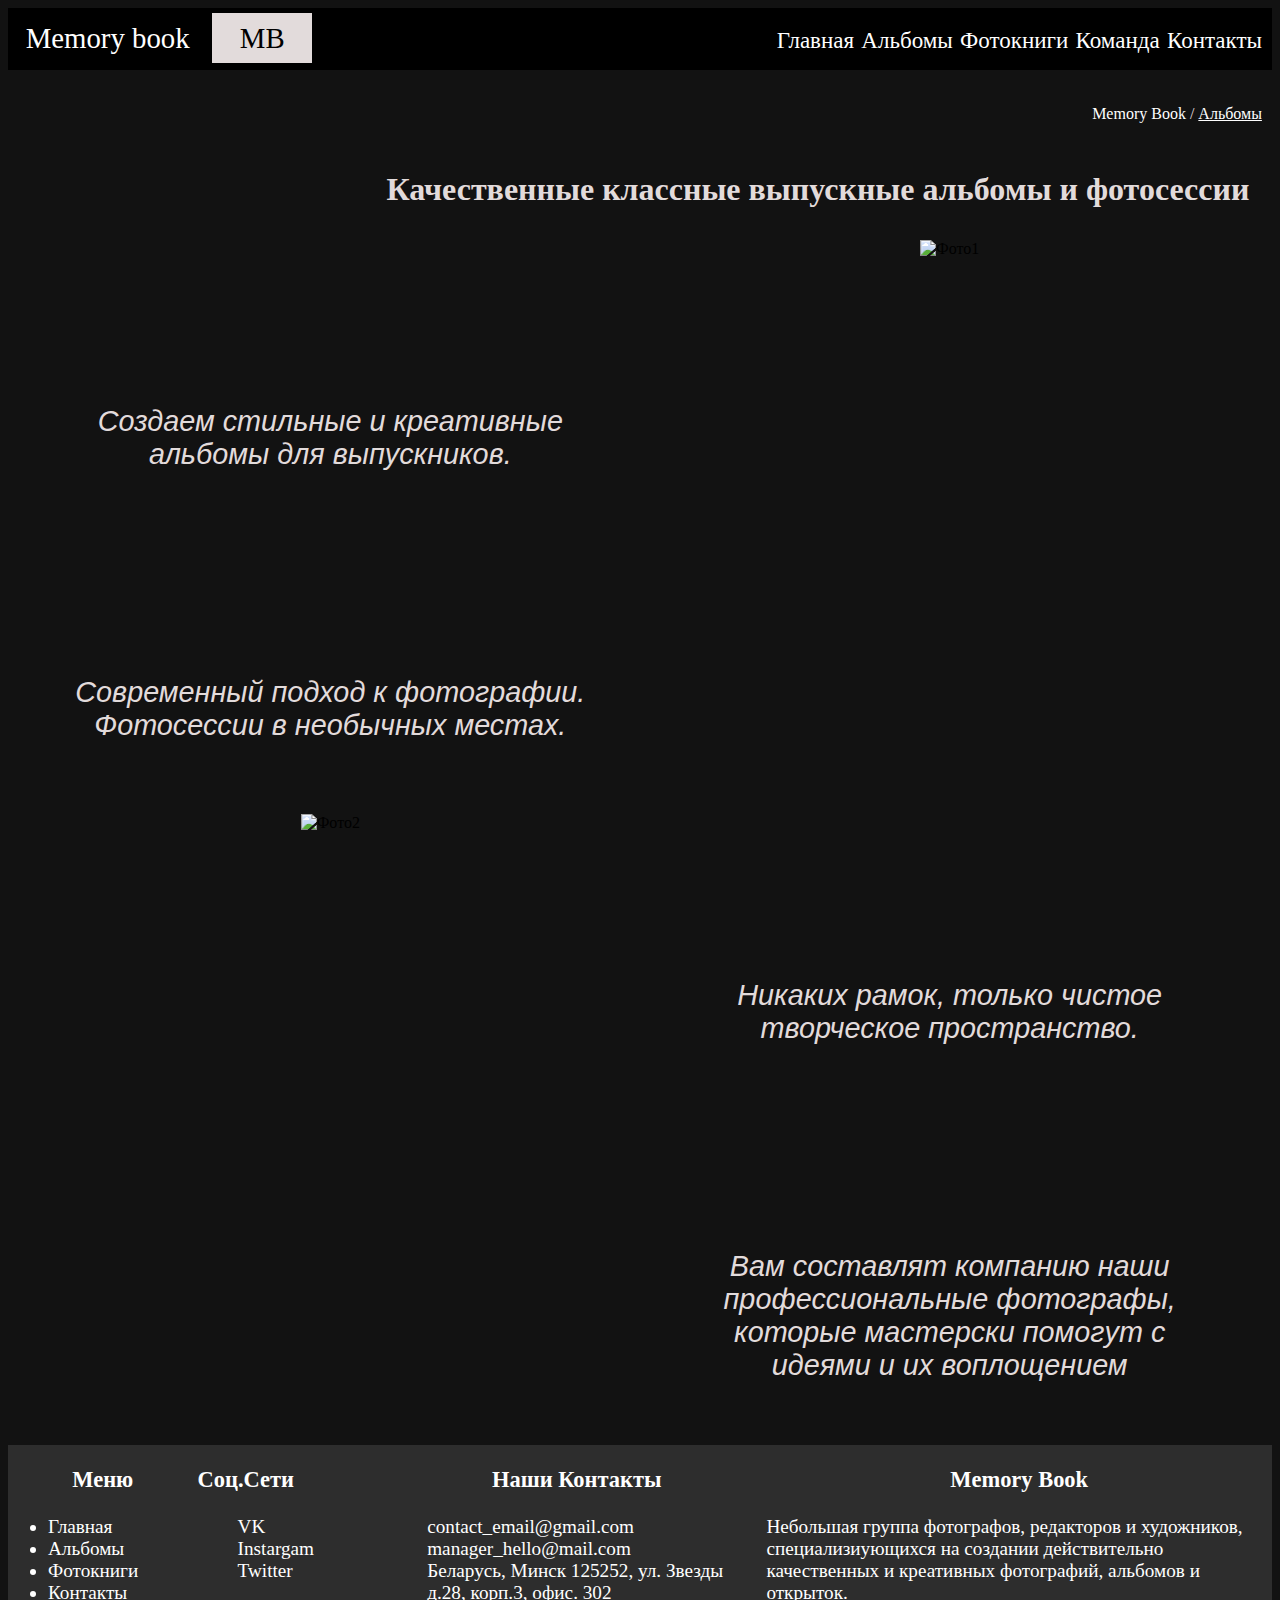
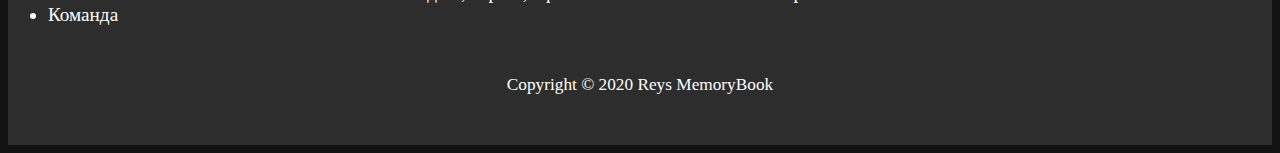
==== albums.html @ d6f43ade "some editions" ====
<!DOCTYPE html>
<html>
<head>
	<meta charset="utf-8">
	<title>Memory book- Выпускные Альбомы</title>
	<link rel="stylesheet" type="text/css" href="style.css">
	<link rel="icon" href="pics/kot13.png" type="image/png">
	<link rel="stylesheet" href="https://cdnjs.cloudflare.com/ajax/libs/font-awesome/4.7.0/css/font-awesome.min.css">

</head>
<body>
	<header>
 		<div class="container">
 			<a class= "mainpage" href="index.html"> Memory book</a>
 			<a class= "logo"> MB </a>
 			<a href="javascript:void(0);" class="icon" onclick="hideup()">
    <i class="fa fa-bars"></i></a>
 			<nav id="MyLinks">  
 				<ul>
	 				<li class="menu-button"> <a href="index.html" > Главная </a> </li>
	 				<li class="menu-button"> <a href="albums.html" > Альбомы </a> </li>
	 				<li class="menu-button"> <a href="books.html" > Фотокниги </a> </li>
	 				<li class="menu-button"> <a href="us.html" > Команда </a> </li>
	 				<li class="menu-button"> <a href="contacts.html" > Контакты </a> </li>
	 			</ul>
 			</nav>
 		</div>
	</header>
			

	<main class="container">
		<div class="pack">
			<nav class="text"> <a href="index.html"> Memory Book</a> / <a class="colorlink" href="albums.html" > Альбомы </a> </nav>
		</div>
		<div class="container"> 
			<div class="mainpage-row">
				<h1 class="albums-header"> Качественные классные выпускные альбомы и фотосессии </h1>
			</div>

			<div class="mainpage-row"> 
				<div class="mainpage-col2"> 
					<p>Создаем стильные и креативные альбомы для выпускников.</p>
					<p>Современный подход к фотографии. Фотосессии в необычных местах. </p>
				</div>
				<div class="mainpage-col1"> 
					<img class="image" src="pics/albums-1.jpg" alt="Фото1">
				</div>
			</div>

			<div class="mainpage-row"> 
				<div class="mainpage-col1"> 
					<img class="image" src="pics/albums-2.jpg" alt="Фото2">
				</div>
				<div class="mainpage-col2"> 
					<p>Никаких рамок, только чистое творческое пространство.</p>
					<p>Вам составлят компанию наши профессиональные фотографы, которые мастерски помогут с идеями и их воплощением</p>
				</div>
			</div>
		</div>
	</main>
	
	
	<footer>
		<div class="container">
    		<div class="col-f1">
    			<h3> Меню</h3>
    			<ul>
	 				<li class="menu-button"> <a href="index.html" > Главная </a> </li>
	 				<li class="menu-button"> <a href="albums.html" > Альбомы </a> </li>
	 				<li class="menu-button"> <a href="books.html" > Фотокниги </a> </li>
	 				<li class="menu-button"> <a href="contacts.html" > Контакты </a> </li>
	 				<li class="menu-button"> <a href="us.html" > Команда </a> </li>
	 			</ul>
    		</div>
    		<div class="col-f2">
    			<h3> Соц.Сети</h3>
    			<ul>
	    			<li> <a href=""> VK</a> </li>
	    			<li> <a href=""> Instargam</a> </li>
	    			<li> <a href=""> Twitter</a> </li>
    			</ul>
    		</div>
    		<div class="col-f3">
    			<h3> Наши Контакты</h3>
    			<ul>
    			    <li> contact_email@gmail.com </li>
	    			<li> manager_hello@mail.com </li>
	    			<li> Беларусь, Минск 125252, ул. Звезды д.28, корп.3, офис. 302</li>
	    		</ul>
    		</div>
    		<div class="col-f4">
    			<h3> Memory Book </h3>
    			<p> Небольшая группа фотографов, редакторов и художников, специализиующихся на создании действительно качественных и креативных фотографий, альбомов и открыток. </p>
    		</div>
    		<div class="copyright"> <span> Copyright © 2020 Reys MemoryBook </span> </div>
  			</div>
	</footer>
</body>

<script src="script.js"> </script>
</html>
---- style.css ----
body{ 
	background-color: #121212;
	background-image: url(pics/head1.jpg);
	background-size: 100%;
	font-family: "Montserrat";
}
/*хедер */
header {
	background-color: black;
    position: sticky;
    top: 0;
	width: 100%;
  	height: 4%;
	z-index: 10;
	color:#e2dbdb;
  	font-size: 180%;
}
#MyLinks {
	display:inline-block;
}
.container header {
    position: fixed;
}
.icon{
	display:none;
}

.container {
	width: 100%;
	max-width: 1366px;
	margin: auto;
}
._whitebackg {
	max-width: 100%;
	background-color: black;
}
.logo {
	float:left;
	margin: 5px;
	padding:5px;
	width :90px;
	color: black;
	text-align: center;
	line-height: 40px;
	background-color: #e2dbdb;
}
.mainpage {

	float:left ;
	margin: 5px;
	padding:5px;
	padding-right: 1%;
	padding-left: 1%;
	line-height: 40px;
}
.menu-button {
	font-family: Montserrat;
}
.text {
	padding : 0.4%;
	margin: 0.4%;

	color:#e2dbdb;
}

nav {
	float:right;
}

nav ul {
	margin:5px;
	padding:5px;
	list-style: none;
 	line-height: 40px;
	background-color: black;
}

nav li {
	display: inline-block;
	font-family: sans-serif;
	font-size: 80%;
}
.pack {
	margin:1% 0 1% 0;
	padding: 1% 0 1% 0;
	width: 100%;
  	height: 40px;
	max-width: 1366px;
	top: 0;
	z-index: 2;
	text-align: right;
	position :static;
	background-image: url(pics/head.jpg);
}


/* футер*/
footer {
	background-color: #2d2d2d ;
    position: relative;
  	height: 300px;
  	text-align: left;
	color:white;
  	font-size: 120%;
}

.col-f1 {
  width: 15%;
  float: left;
}
.col-f1 h3 {
	text-align: center;
}
.col-f2 {
  width: 15%;
  float: left;
}
.col-f2 li {
  list-style: none;
}

}
.col-f2 h3 {
	text-align: center;
}
.col-f3 {
	width: 30%;
	float: left;
}
.col-f3 ul{
	list-style: none;
}
.col-f3 h3 {
	text-align: center;
}
.col-f4 {
  width: 40%;
  float: left;
}
.col-f4 h3 {
	text-align: center;
}
.copyright {
	width: 100%;
	text-align: center;
	position:static;
	float:left;
	padding-top: 30px;
	font-size: 90%;

}

/* вид ссылок*/
a {
	text-decoration: none;
	color:white;
}
a:visited {
	text-decoration: none;
	color:white;
}
a:active {
	text-decoration: none;
	color:white;
}
.colorlink {
	text-decoration: underline;
}
/* Главная*/
.mainpage-header {
	float: right;
	font-weight: bold;
	margin: 5px;
	padding :5px;
	color: #e2dbdb;
}
.main-pic{
	width:100%;
	height:100%;
	max-width:1840px;
	max-height:409px;
	overflow:hidden;
}
.main-pic img{
	width:100%;
	margin: 0;
	padding: 0;
	position: static;
	overflow:  hidden;
	opacity:1;
-moz-transition: all 1s ease-out;
 -o-transition: all 1s ease-out;
 -webkit-transition: all 1s ease-out;
}
.main-pic img:hover{
 -webkit-transform: scale(1.1);
 -moz-transform: scale(1.1);
 -o-transform: scale(1.1);
 }
.main-pic-text{
	overflow:  hidden;
	position: absolute;
	padding-left: 5%;
	font-size: 350%;
	color:black;
	z-index: 5;
	text-shadow: white 0 0 1px;
	transform: translate(0px,120%);
	opacity :0;
	transition: all 0.8s ease 0s;
}
.main-pic-text-little{
	overflow:  hidden;
	position: absolute;
	padding-left: 5%;
	padding-top: 10%;
	font-size: 200%;
	color:black;

	z-index: 5;
	text-shadow: white 0 0 2px;
	transform: translate(0px,120%);
	opacity :0;
	transition: all 0.8s ease 0s;
}
.main-pic-text-little-more{
	overflow:  hidden;
	position: absolute;
	padding-left: 5%;
	padding-top: 15%;
	font-size: 200%;

	z-index: 5;
	color:black;
	text-shadow: white 0 0 2px;
	transform: translate(0px,120%);
	opacity :0;
	transition: all 0.8s ease 0s;
}
.main-pic-text._active{
	transform: translate(0px,0px);
	opacity:1;
}
.main-pic-text-little-more._active{
	transform: translate(0px,0px);
	opacity:1;
}
.main-pic-text-little._active{
	transform: translate(0px,0px);
	opacity:1;
}
.image {
	padding :10px;
	width: 100%;
	max-width: 700px;
}
.mainpage-row{
	position:relative;
	max-width: 1366px;
	height :auto;
	margin: 1%;
}
.mainpage-col1{
	width: 50%;
	text-align: center;
	position:relative;
	float:left;
}
.mainpage-col2{
	width: 50%;
	position:relative;
	float:left;
	height:auto;
	
}
.mainpage-col2 p{
	text-align: center;
	font-size: 180%;
	font-style: italic; 
	font-family: Gill Sans Extrabold, sans-serif;
	color:#e2dbdb ;
	margin: 20px;
	padding :30px;
	padding-top:25%;
	word-wrap: break-word;
}
.vid-1{
	width:100%;
	alight:center;
	opacity :0;
	transition: all 2s ease 0s;
}
.vid-1._active{
	opacity:1;
}
.container:after, .mainpage-row:after {
  content: "";
  display: table;
  clear: both;
}
/* альбомы*/
.albums-header{
	float: right;
	font-weight: bold;
	margin: 5px;
	padding :5px;
	color: #e2dbdb;
}
.image-album {
	padding :10px;
	width: 100%;
	max-width: 1399px;
}

.album-col1{
	width: 100%;
	float:left;
}
.album-col2{
	width: 100%;
	float:left;
	text-align: center;
	font-size: 180%;
	font-style: italic; 
	font-family: Gill Sans Extrabold, sans-serif;
	color:#e2dbdb ;
	margin: 10px;
	padding :10px;
	word-wrap: break-word;
}

/*контакты*/
.map {
	padding-top: 3%;
	width: 100% ;
	height: 600px ;
}
.contacts {
	padding :1%;
	width:100%;
	text-align: left;
	float:left;
	color: #e2dbdb;
	font-size: 150%;
}
.phonenums {
	margin: 2% 0 2% 0;
	position: relative;
	max-width: 1366px;
	width:100%;
	text-align: left;
	float:left;
	color: #e2dbdb;
	background-color: #2d2d2d;
	font-size: 130%;
	line-height: 1.5;
}
.phonepic {
	width: 45% ;
	float: left;
	position: relative;
}

/* формы */
.form-button a{
	color:black;
	font-style: solid;
}
.form-button{
	margin:1%;
	padding:1%;
	margin-left: 30%;
	position:relative;
	width: 40%;
	text-align:center;
	height: 10%;
	background-color: #e2dbdb;
	color:black;
	font-style: solid;
	border-color: black;
	border-width: 2px;
	border-radius: 12px;
}
.forma-text {
	padding : 0.4%;
	margin: 0.4%;
	text-align:center;
	color:#e2dbdb;
}

.form-title{
	float: center;
	text-align: center;
}

#submit{
	height: 50px;
	float: center;
}
.forma {
	height:100%;
	max-width: 1366px;
	width:90%;
	float: center;
	padding:0 5% 0 5%;
	margin: 2% 0 2% 0;
	position: relative;
	text-align: center;
	color: #e2dbdb;
	font-size: 130%;
	line-height: 1.5;
}
.forma-pic {
	height:100%;
	width:50%;
	float: center;
	padding:0 5% 0 5%;
	margin: 2% 0 2% 0;
	position: relative;
	text-align: center;
	color: #e2dbdb;
	background-color: #2d2d2d;
	font-size: 130%;
	line-height: 1.5;
}
.input{
	width: 60%;
	height:40px;
	border-color: black;
	border-width: 2px;
	background-color: #2d2d2d;
	color: #e2dbdb;
}
.input:hover {
	background-color: #121212; color: #e2dbdb;
}
input:invalid:required {
 	color: red;
}
input:valid {
  background-color: #2d2d2d;
}
.select{
	width:60%;
	height:40px;
	color: #e2dbdb;
	border-color: black;
	border-width: 2px;
	background-color: #2d2d2d;
}
.select:hover {
	background-color: #121212; color: #e2dbdb;
}
.submit{
	width:20%;
	height: 10%;
	background-color: #121212;
	color: #e2dbdb;
	border-color: black;
	border-width: 2px;
	border-radius: 12px;
}
.submit:hover {
	background-color: #121212; color: #e2dbdb;
}
/* слайдеры работников */


.us-row {
	position:relative;
	max-width: 1366px;
	height : auto;
	margin: 1%;
	background-color: black;

}
.container:after, .us-row:after {
  content: "";
  display: table;
  clear: both;
}
.autor-block {
	text-align: center;
	height:100%;
	width:30%;
	position:relative;
	float:left;
	padding: 1% 0 1% 0;
	height:auto;
}
.autor-block img {
	width:90%;
	text-align:center;
}
hr {
    border: none;
    background-color: #e2dbdb; 
    color: #e2dbdb; 
    height: 2px; 
    width: 50%;
    text-align: center;
   }
.text-1{
	padding : 4%;
	margin: 4%;
	color:#e2dbdb;
	font-size: 130%;
}
.gallery {
	float:left;
	text-align: center;
	width: 70%;
	position:relative;
	padding: 1% 0 1% 0;
	height:100%;
}

.gallery img {
	width: 90%;
}

 /* Slideshow */
.slideshow-container {
  max-width: 1000px;
  position: relative;
  margin: auto;
}

.prev {
  cursor: pointer;
  left:0;
  position: absolute;
  top: 50%;
  width: auto;
  margin-top: -22px;
  padding: 16px;
  color: white;
  font-weight: bold;
  font-size: 18px;
  transition: 0.6s ease;
  border-radius: 0 3px 3px 0;
}

/* Position the "next button" to the right */
.next {
  right: 0;
  cursor: pointer;
  position: absolute;
  top: 50%;
  width: auto;
  margin-top: -22px;
  padding: 16px;
  color: white;
  font-weight: bold;
  font-size: 18px;
  transition: 0.6s ease;
  border-radius: 3px 0 0 3px;
}
.prev:hover, .next:hover {
  background-color: rgba(0,0,0,0.8);
}
.mySlides {
  display:none;
}
.active-slide {
  display:block;
}
/* dots */
.dot {
  cursor:pointer;
  height: 13px;
  width: 13px;
  margin: 0 2px;
  background-color: #bbb;
  border-radius: 50%;
  display: inline-block;
  transition: background-color 0.6s ease;
}
.active, .dot:hover {
  background-color: #717171;
}
/* Fading animation */
.fade {
  -webkit-animation-name: fade;
  -webkit-animation-duration: 1.5s;
  animation-name: fade;
  animation-duration: 1.5s;
}

@-webkit-keyframes fade {
  from {opacity: .4}
  to {opacity: 1}
}

@keyframes fade {
  from {opacity: .4}
  to {opacity: 1}
}



/*zoeeeeeeeeeeeeee*/
.grid {
	position: relative;
	margin: 0 auto;
	padding: 5.1em;

	padding-top: 1em;
	list-style: none;
	text-align: center;
}

.grid figure {
	position: relative;
	float: left;
	overflow: hidden;
	margin: 1%;
	width: 100%;
	height:100%;
	background-color: black;
	text-align: center;
	cursor: pointer;
}

.grid figure img {
	position: relative;
	display: block;
	min-height: 100%;
	max-width: 100%;
}
.grid figure img:hover {
	opacity: 0.5;
}
.grid figure figcaption {
	padding: 2em;
	color: #fff;
	text-transform: uppercase;
	font-size: 1.25em;
	-webkit-backface-visibility: hidden;
	backface-visibility: hidden;
}

.grid figure figcaption::before,
.grid figure figcaption::after {
	pointer-events: none;
}

.grid figure figcaption,
.grid figure figcaption > a {
	position: absolute;
	top: 0;
	left: 0;
	width: 100%;
	height: 100%;
}

/**/

figure.effect-zoe img{
 transition: opacity 0.35s;
}

figure.effect-zoe figcaption {
	top: auto;
	bottom: 0;
	padding: auto;
	height: auto;
	background: black;
	color: white;
	-webkit-transition: -webkit-transform 0.35s;
	transition: transform 0.35s;
	-webkit-transform: translate3d(0,100%,0);
	transform: translate3d(0,100%,0);
}

figure.effect-zoe h2 {
	float: left;
}

figure.effect-zoe p.icon-links a {
	float: right;
	color: #3c4a50;
	font-size: 1.4em;
}

figure.effect-zoe:hover p.icon-links a:hover,
figure.effect-zoe:hover p.icon-links a:focus {
	color: #252d31;
}

figure.effect-zoe p.description {
	position: absolute;
	bottom: 80%;
	text-align: center;
	padding-right: 20%;
	color: #fff;
	text-transform: none;
	font-size: 200%;
	opacity: 0;
	-webkit-transition: opacity 0.35s;
	transition: opacity 0.35s;
	-webkit-backface-visibility: hidden; /* Fix for Chrome 37.0.2062.120 (Mac) */
}

figure.effect-zoe h2 {
	display: inline-block;
}

figure.effect-zoe:hover p.description {
	opacity: 1;
}

figure.effect-zoe:hover img{
background-color:rgba(0,0,0,.3);
}

figure.effect-zoe:hover figcaption,
figure.effect-zoe:hover h2,
figure.effect-zoe:hover p a {
	-webkit-transform: translate3d(0,0,0);
	transform: translate3d(0,0,0);
}

figure.effect-zoe:hover h2 {
	-webkit-transition-delay: 0.05s;
	transition-delay: 0.05s;
}
/*адаптивность */

@media (max-width: 915px){
header {
  padding:15px;
}

.autor-block {
	width:100%;
}
.gallery{
	width:100%;
}
.logo {
	float:left;
	padding-left: 1%;
	padding-right: 1%;
}
.mainpage {
	float:left ;
	padding-right: 1%;
}

nav {
	float:left;
}

nav ul {
	margin:10px;
	padding:4px;
	list-style: none;
 	line-height: 38px;
}

nav li {
	display: inline-block;
	font-family: sans-serif;
	font-size: 80%;
}
.pack nav {
	float: right;
	font-size: 120%;
}
}

@media (max-width: 855px){
header {
	padding: 10px;
	position: relative;
	margin: auto;
	height: auto;
	font-size: 230%;
}
.icon{
	display: block;
	float:right;
	margin-top:1%;
	margin-right: 4%;
}
#MyLinks{
	display: none;
}
footer {
  height: auto;
  font-size: 120%;
}
.mainpage {
	float:left ;
	padding-right: 1%;
}
.mainpage-col1{
	width:100%;
}
.col-f1 {
  width: 25%;
  float: center;
}

.col-f2 {
  width: 30%;
  float: center;
}

.col-f3 {
  width: 40%;
  float: center;
}

.col-f4 {
  width: 90%;
  margin:1%;
  margin-left: 5%;
  float: center;
}
.phonepic {
	width: 100% ;
	float: left;
	position: relative;
	margin: 1%;
	padding: 5%;
	word-wrap: break-word;
}
}

@media (max-width: 670px) {
header {
	padding: 10px;
	position: relative;
	margin: auto;
	height: auto;
	font-size: 230%;
}
.logo {
	float:left;
	padding-left: 1%;
	padding-right: 1%;
}
.icon{
	display: block;
	float:right;
	margin-top:1%;
	margin-right: 4%;
}
#MyLinks{
	display: none;
}

.logo {
	float:left;
	position: relative;
	padding-left: 5%;
	padding-right: 5%;
	margin: 10px;
}
.pack{
	background-color: #121212;
	background-image: none;
}
.pack:hover{
	height:40px;
}
figure.effect-zoe p.description {
	font-size: 150%;
}

nav {
	float:left;
	width: 100%;
}

nav ul {
 	line-height: 34px;
	background-color: none;
}

nav li {
	display: table;
	font-family: sans-serif;
	font-size: 80%;
 	padding :5px;
}
.mainpage-col1{
	width:100%;
}
.phonepic {
	width: 100% ;
	float: left;
	position: relative;
	margin: 1%;
	padding: 5%;
	word-wrap: break-word;
}
}
@media (max-width: 570px) {
footer {
	height: auto;	
}
.logo {
	float:left;
	padding-left: 1%;
	padding-right: 1%;
}
.pack{
	background-color: #121212;
	background-image: none;
}
.pack:hover{
	height:40px;
}
.mainpage-col1{
	width:100%;
}
.col-f1 {
  width: 100%;
  float: left;
}
.col-f1 h3 {
	text-align: center;
}
.col-f2 {
  width: 100%;
  float: left;
}
.col-f2 h3 {
	text-align: center;
}
.col-f3 {
  width: 100%;
  float: left;
}
.col-f3 h3 {
	text-align: center;
}
.col-f4 {
  width: 100%;
  float: left;
}
.col-f4 h3 {
	text-align: center;
}
figure.effect-zoe p.description {
	font-size: 130%;
	padding-right: 30%;
}
.phonepic {
	width: 100% ;
	float: left;
	position: relative;
	margin: 1%;
	padding-right: 7%;
	word-wrap: break-word;
}

}
@media (max-width: 405px) {
header {
	height: auto;
}
footer {
	height: auto;	
}
.logo {
	float:left;
	padding-left: 1%;
	padding-right: 1%;
}
.pack{
	background-color: #121212;
	background-image: none;
}
.pack:hover{
	height:40px;
}
figure.effect-zoe p.description {
	font-size: 130%;
}
.col-f1 {
  width: 100%;
  float: left;
}
.col-f1 h3 {
	text-align: center;
}
.col-f2 {
  width: 100%;
  float: left;
}
.col-f2 h3 {
	text-align: center;
}
.col-f3 {
  width: 100%;
  float: left;
}
.col-f3 h3 {
	text-align: center;
}
.col-f4 {
  width: 100%;
  float: left;
}
.col-f4 h3 {
	text-align: center;
}

.logo {
	float: center;
}

.mainpage {
	float: center;
}
.phonepic {
	width: 100% ;
	float: left;
	position: relative;
	margin: 1%;
	padding: 1%;
	word-wrap: break-word;
}

}
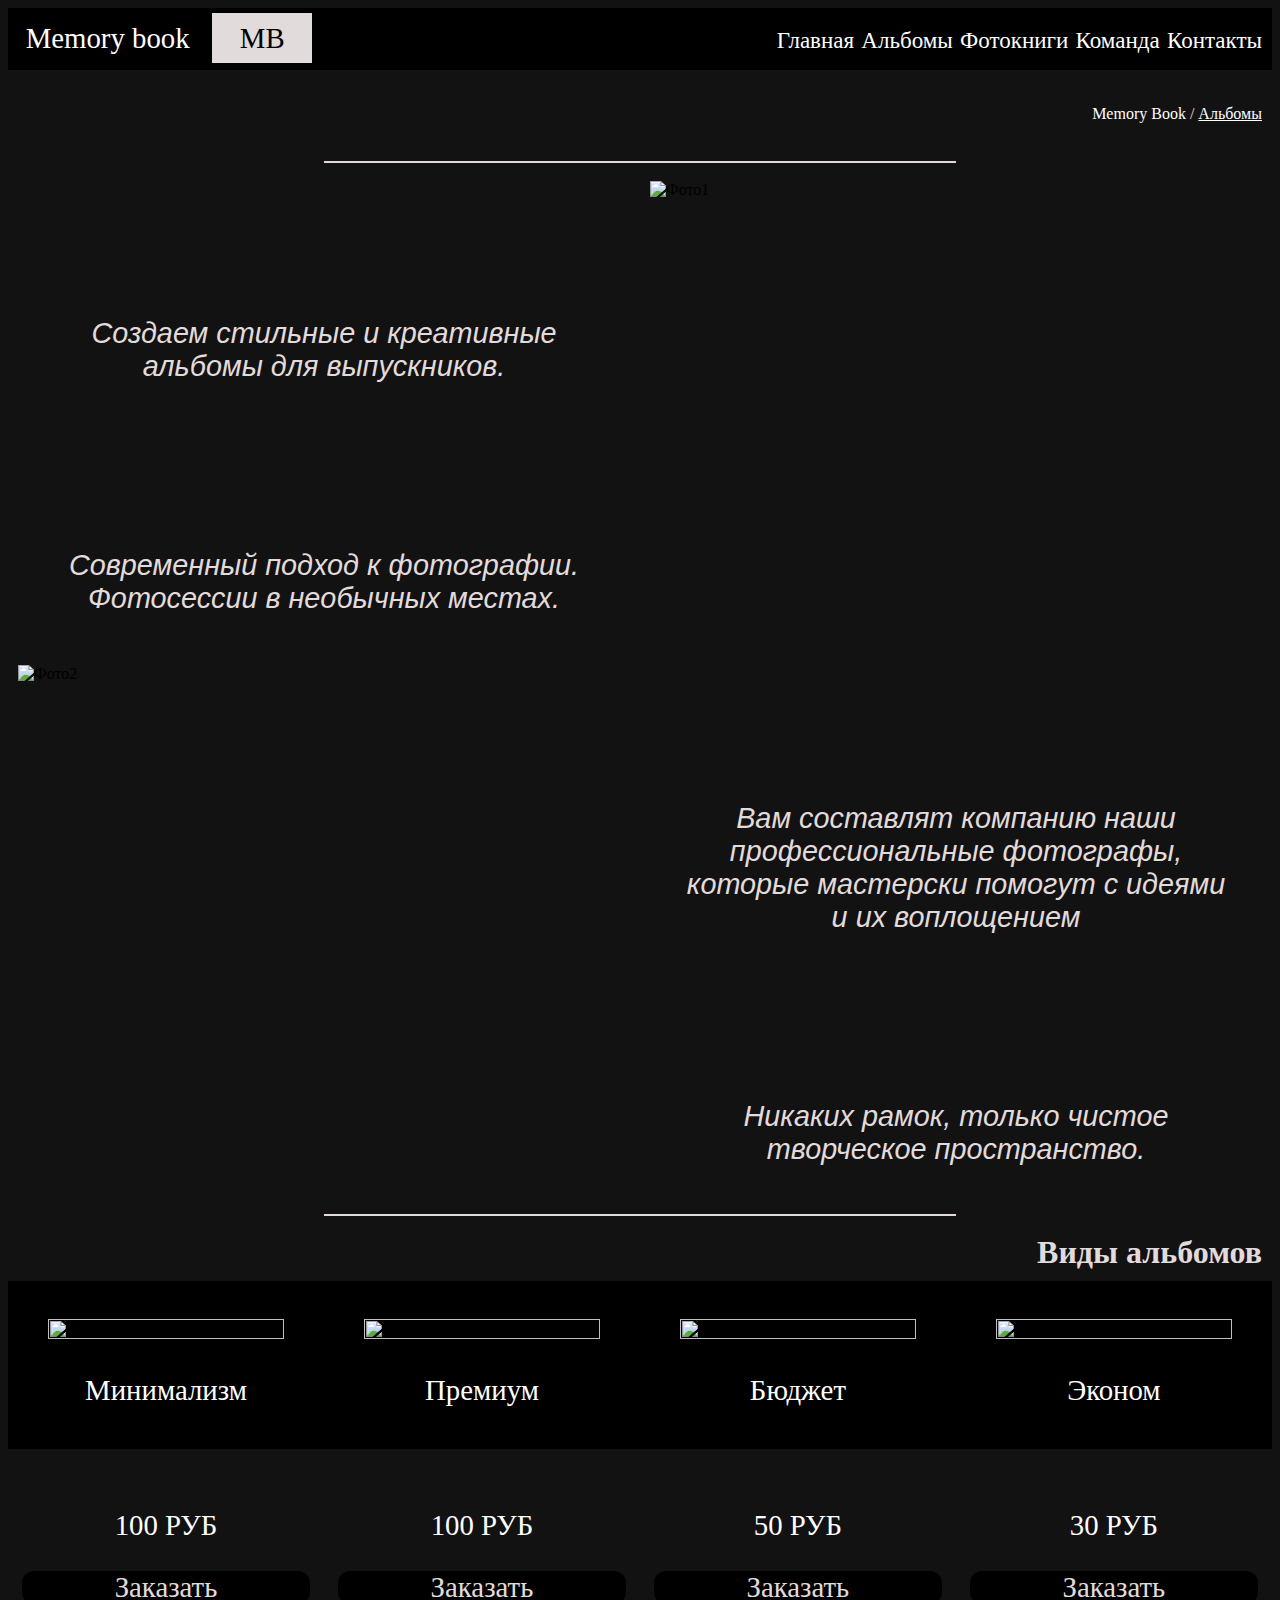
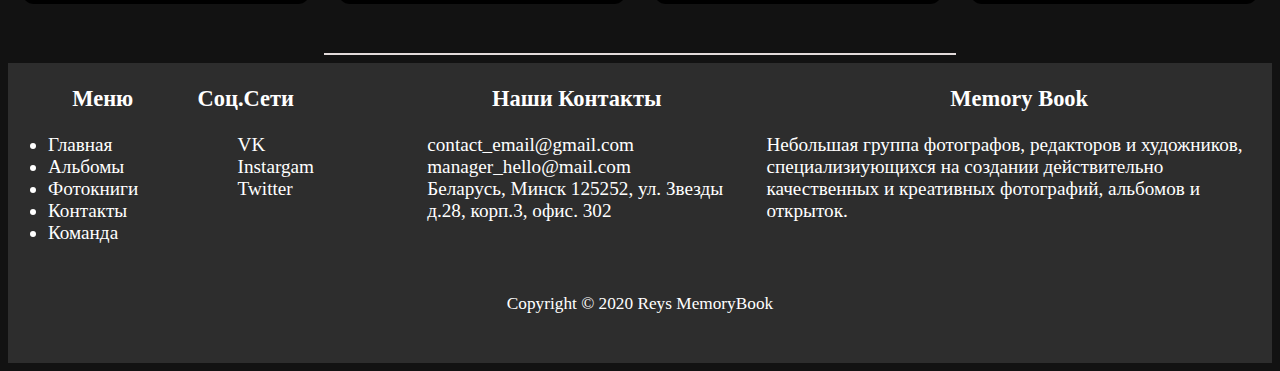
==== commit fadc9fe6: "beee" ====
--- a/albums.html
+++ b/albums.html
@@ -32,34 +32,64 @@
 		<div class="pack">
 			<nav class="text"> <a href="index.html"> Memory Book</a> / <a class="colorlink" href="albums.html" > Альбомы </a> </nav>
 		</div>
-		<div class="container"> 
-			<div class="mainpage-row">
-				<h1 class="albums-header"> Качественные классные выпускные альбомы и фотосессии </h1>
-			</div>
-
-			<div class="mainpage-row"> 
+		<hr>
+		<div class="mainpage-row"> 
 				<div class="mainpage-col2"> 
 					<p>Создаем стильные и креативные альбомы для выпускников.</p>
 					<p>Современный подход к фотографии. Фотосессии в необычных местах. </p>
 				</div>
 				<div class="mainpage-col1"> 
-					<img class="image" src="pics/albums-1.jpg" alt="Фото1">
+					<img class="image" src="pics/albums-2.jpg" alt="Фото1">
 				</div>
 			</div>
 
 			<div class="mainpage-row"> 
 				<div class="mainpage-col1"> 
-					<img class="image" src="pics/albums-2.jpg" alt="Фото2">
+					<img class="image" src="pics/albums-1.jpg" alt="Фото2">
 				</div>
 				<div class="mainpage-col2"> 
+					<p>Вам составлят компанию наши профессиональные фотографы, которые мастерски помогут с идеями и их воплощением</p>
 					<p>Никаких рамок, только чистое творческое пространство.</p>
-					<p>Вам составлят компанию наши профессиональные фотографы, которые мастерски помогут с идеями и их воплощением</p>
 				</div>
 			</div>
 		</div>
+		<div class="container" > 
+			<hr>
+			<div class="mainpage-row">
+				<h1 class="albums-header"> Виды альбомов </h1>
+			</div>
+	<div class="container" style="background-color: black;"> 
+		<div class="alb">
+			<a href="form.html"><div class="alb-1"> <img src="pics/album5.jpg"><p> Минимализм</p></div> </a>
+			<div class="alb-1" > <img src="pics/album6.jpg"><p> Премиум </p></div> 
+			<div class="alb-1"> <img src="pics/album7.jpg"><p> Бюджет </p></div> 
+			<div class="alb-1"> <img src="pics/album8.jpg"><p> Эконом </p></div> 
+		</div>
+	</div>
+	<div class="container" > 
+		<div class="alb">
+			<div class="alb-1" > <p> 100 РУБ </p>
+				<a href="form.html"><p><div class="button"> Заказать</div></p> </a>
+			</div> 
+			<div class="alb-1"> <p> 100 РУБ </p>
+				<a href="form.html"><p><div class="button"> Заказать </div></p> </a>
+			</div> 
+			<div class="alb-1"> <p> 50 РУБ </p>
+				<a href="form.html"><p><div class="button"> Заказать </div></p></a>
+
+			</div> 
+			<div class="alb-1"> <p> 30 РУБ </p>
+				<a href="form.html"><p><div class="button"> Заказать </div></p></a>
+
+			</div> 
+		</div>
+	</div>
+	<hr>
+</div>
+
 	</main>
-	
-	
+
+
 	<footer>
 		<div class="container">
     		<div class="col-f1">
--- a/style.css
+++ b/style.css
@@ -2,7 +2,6 @@
 	background-color: #121212;
 	background-image: url(pics/head1.jpg);
 	background-size: 100%;
-	font-family: "Montserrat";
 }
 /*хедер */
 header {
@@ -29,10 +28,7 @@
 	width: 100%;
 	max-width: 1366px;
 	margin: auto;
-}
-._whitebackg {
-	max-width: 100%;
-	background-color: black;
+	overflow: hidden;
 }
 .logo {
 	float:left;
@@ -171,15 +167,20 @@
 	float: right;
 	font-weight: bold;
 	margin: 5px;
+	margin-bottom:0;
 	padding :5px;
 	color: #e2dbdb;
 }
 .main-pic{
 	width:100%;
 	height:100%;
-	max-width:1840px;
+	max-width:1860px;
 	max-height:409px;
 	overflow:hidden;
+	opacity:1;
+-moz-transition: all 1s ease-out;
+ -o-transition: all 1s ease-out;
+ -webkit-transition: all 1s ease-out;
 }
 .main-pic img{
 	width:100%;
@@ -187,12 +188,10 @@
 	padding: 0;
 	position: static;
 	overflow:  hidden;
-	opacity:1;
--moz-transition: all 1s ease-out;
- -o-transition: all 1s ease-out;
- -webkit-transition: all 1s ease-out;
-}
-.main-pic img:hover{
+}
+.main-pic:hover{
+
+	overflow:hidden;
  -webkit-transform: scale(1.1);
  -moz-transform: scale(1.1);
  -o-transform: scale(1.1);
@@ -201,11 +200,10 @@
 	overflow:  hidden;
 	position: absolute;
 	padding-left: 5%;
-	font-size: 350%;
-	color:black;
-	z-index: 5;
+	font-size: 300%;
+	color:white;
 	text-shadow: white 0 0 1px;
-	transform: translate(0px,120%);
+	transform: translate(0px,20%);
 	opacity :0;
 	transition: all 0.8s ease 0s;
 }
@@ -214,12 +212,10 @@
 	position: absolute;
 	padding-left: 5%;
 	padding-top: 10%;
-	font-size: 200%;
-	color:black;
-
-	z-index: 5;
+	font-size: 150%;
+	color:white;
 	text-shadow: white 0 0 2px;
-	transform: translate(0px,120%);
+	transform: translate(0px,20%);
 	opacity :0;
 	transition: all 0.8s ease 0s;
 }
@@ -228,12 +224,10 @@
 	position: absolute;
 	padding-left: 5%;
 	padding-top: 15%;
-	font-size: 200%;
-
-	z-index: 5;
-	color:black;
+	font-size: 150%;
+	color:white;
 	text-shadow: white 0 0 2px;
-	transform: translate(0px,120%);
+	transform: translate(0px,20%);
 	opacity :0;
 	transition: all 0.8s ease 0s;
 }
@@ -258,11 +252,11 @@
 	position:relative;
 	max-width: 1366px;
 	height :auto;
-	margin: 1%;
+	margin: 0;
 }
 .mainpage-col1{
 	width: 50%;
-	text-align: center;
+	text-align: left;
 	position:relative;
 	float:left;
 }
@@ -280,10 +274,15 @@
 	font-family: Gill Sans Extrabold, sans-serif;
 	color:#e2dbdb ;
 	margin: 20px;
-	padding :30px;
-	padding-top:25%;
+	padding :20px;
+	padding-top:20%;
 	word-wrap: break-word;
 }
+.container-1 {
+	width: 100%;
+	margin: auto;
+	overflow: hidden;
+	}
 .vid-1{
 	width:100%;
 	alight:center;
@@ -293,11 +292,13 @@
 .vid-1._active{
 	opacity:1;
 }
+
 .container:after, .mainpage-row:after {
   content: "";
   display: table;
   clear: both;
 }
+
 /* альбомы*/
 .albums-header{
 	float: right;
@@ -309,24 +310,59 @@
 .image-album {
 	padding :10px;
 	width: 100%;
-	max-width: 1399px;
-}
-
-.album-col1{
-	width: 100%;
-	float:left;
-}
-.album-col2{
-	width: 100%;
-	float:left;
+	max-width: 1366px;
+}
+.alb{
+	max-width: 1366px;
+	width:100%;
 	text-align: center;
 	font-size: 180%;
-	font-style: italic; 
-	font-family: Gill Sans Extrabold, sans-serif;
-	color:#e2dbdb ;
-	margin: 10px;
-	padding :10px;
-	word-wrap: break-word;
+	color:white;
+	position:relative;
+	height :auto;
+	overflow:hidden;
+	margin: 1% 0% 1% 0%;
+}
+.alb:after {
+  content: "";
+  display: table;
+  clear: both;
+}
+.alb-1{
+	width: 23%;
+	float:left;
+	padding-left: 1%;
+	padding-right:1%;
+	padding-top: 1.5%;
+	overflow:  hidden;
+}
+.alb-1 p{
+text-align: center;
+}
+.alb-1 img{
+	width:90%;
+	height:90%;
+	position: static;
+	opacity:1;
+-moz-transition: all 1s ease-out;
+ -o-transition: all 1s ease-out;
+ -webkit-transition: all 1s ease-out;
+}
+
+.alb-1 img:hover{
+ -webkit-transform: scale(1.1);
+ -moz-transform: scale(1.1);
+ -o-transform: scale(1.1);
+ }
+.button{
+	width:auto;
+	margin: 1px;
+	height: 100%;
+	background-color: black;
+	color: #e2dbdb;
+	border-color: black;
+	border-width: 2px;
+	border-radius: 12px;
 }
 
 /*контакты*/
@@ -351,7 +387,7 @@
 	text-align: left;
 	float:left;
 	color: #e2dbdb;
-	background-color: #2d2d2d;
+	background-color: black;
 	font-size: 130%;
 	line-height: 1.5;
 }
@@ -399,7 +435,7 @@
 }
 .forma {
 	height:100%;
-	max-width: 1366px;
+	max-width:1366px;
 	width:90%;
 	float: center;
 	padding:0 5% 0 5%;
@@ -617,7 +653,6 @@
 	margin: 1%;
 	width: 100%;
 	height:100%;
-	background-color: black;
 	text-align: center;
 	cursor: pointer;
 }
@@ -768,6 +803,18 @@
 	float: right;
 	font-size: 120%;
 }
+
+.main-pic-text{
+	font-size: 220%;
+}
+.main-pic-text-little{
+	font-size: 150%;
+	display:block;
+}
+.main-pic-text-little-more{
+	font-size: 150%;
+	display:block;
+}
 }
 
 @media (max-width: 855px){
@@ -827,6 +874,16 @@
 	padding: 5%;
 	word-wrap: break-word;
 }
+.main-pic-text{
+	font-size: 220%;
+}
+.main-pic-text-little{
+	display:none;
+}
+.main-pic-text-little-more{
+	display:none;
+
+}
 }
 
 @media (max-width: 670px) {
@@ -897,6 +954,9 @@
 	padding: 5%;
 	word-wrap: break-word;
 }
+.main-pic-text{
+	font-size: 200%;
+}
 }
 @media (max-width: 570px) {
 footer {
@@ -957,6 +1017,9 @@
 	padding-right: 7%;
 	word-wrap: break-word;
 }
+.main-pic-text{
+	font-size: 150%;
+}
 
 }
 @media (max-width: 405px) {
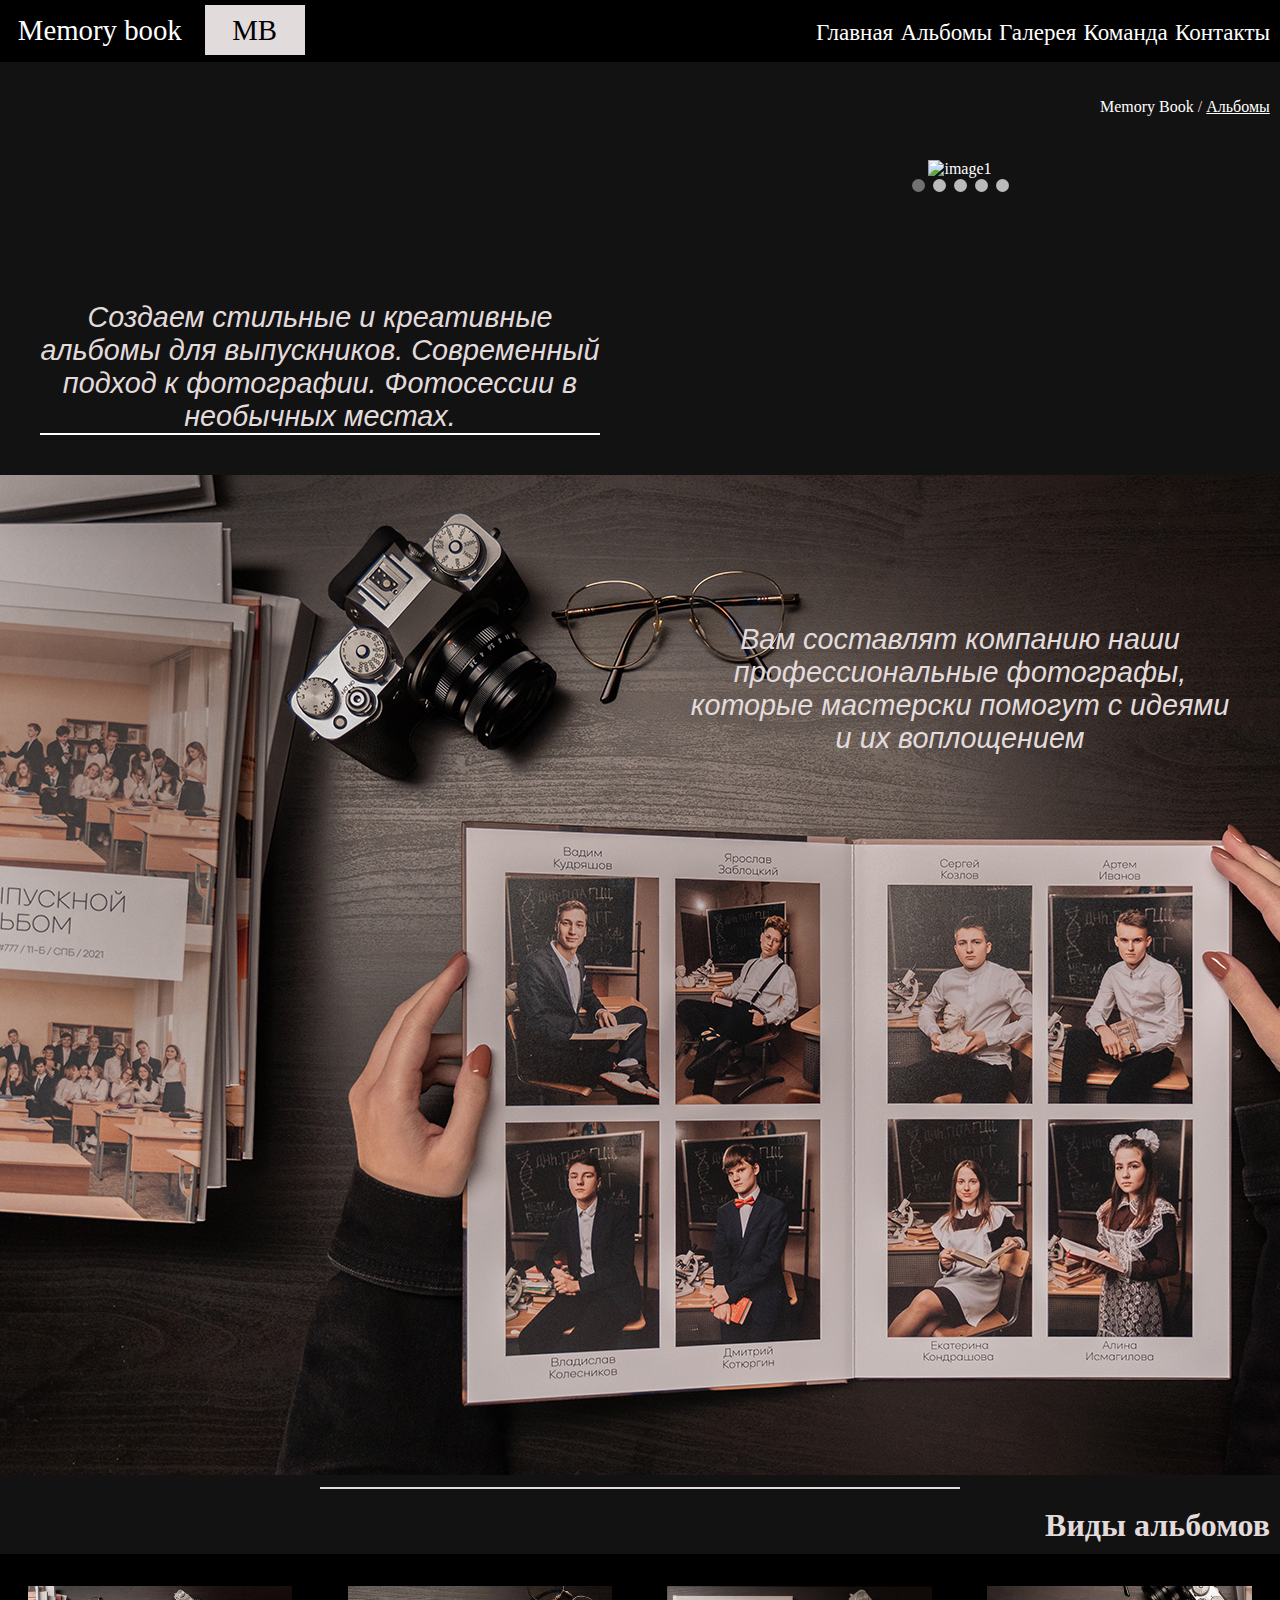
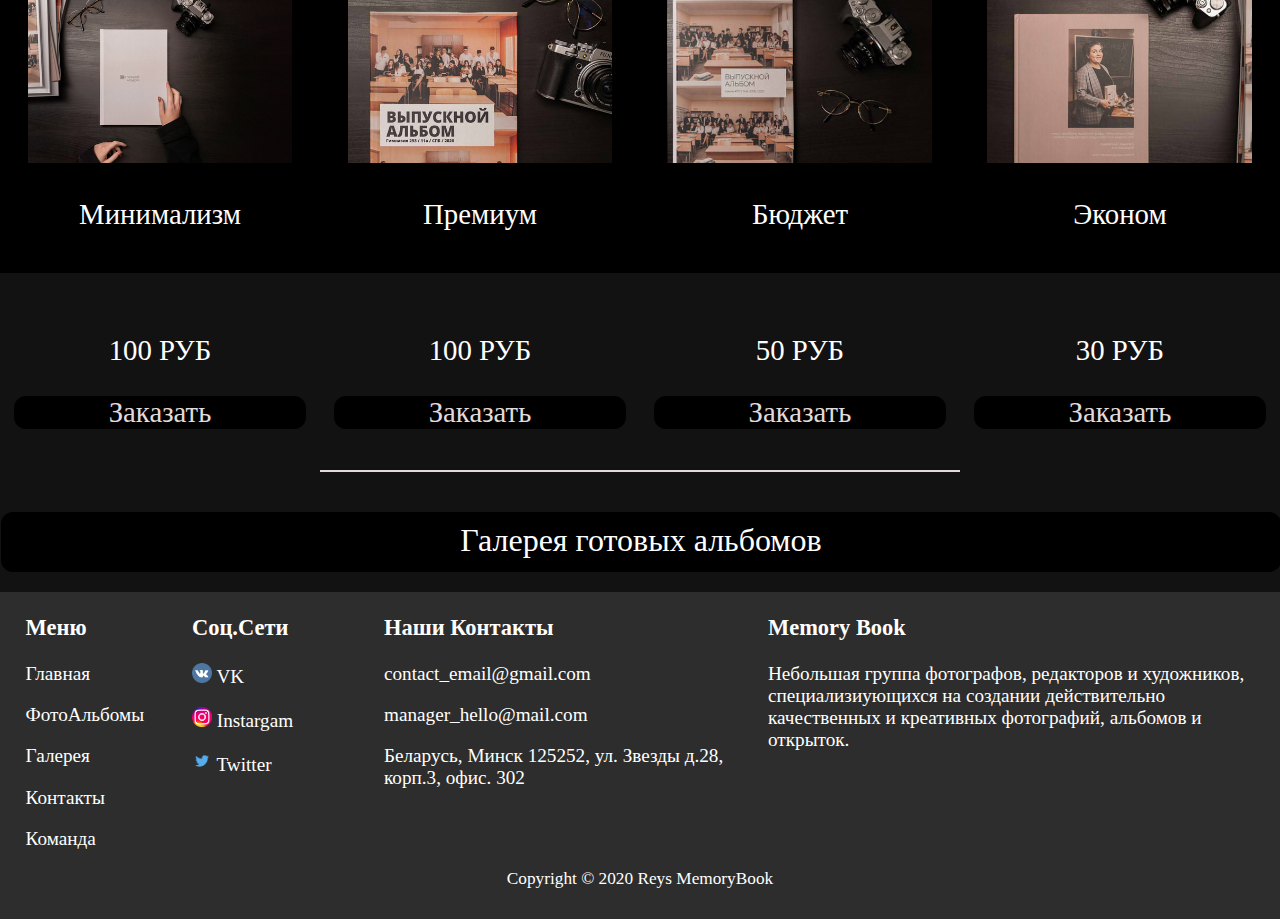
==== commit 416bd4a0: "last" ====
--- a/albums.html
+++ b/albums.html
@@ -4,6 +4,9 @@
 	<meta charset="utf-8">
 	<title>Memory book- Выпускные Альбомы</title>
 	<link rel="stylesheet" type="text/css" href="style.css">
+	<link rel="stylesheet" type="text/css" href="gallery.css">
+	<link rel="stylesheet" type="text/css" href="albums.css">
+		<link rel="stylesheet" type="text/css" href="us.css">
 	<link rel="icon" href="pics/kot13.png" type="image/png">
 	<link rel="stylesheet" href="https://cdnjs.cloudflare.com/ajax/libs/font-awesome/4.7.0/css/font-awesome.min.css">
 
@@ -15,117 +18,159 @@
  			<a class= "logo"> MB </a>
  			<a href="javascript:void(0);" class="icon" onclick="hideup()">
     <i class="fa fa-bars"></i></a>
- 			<nav id="MyLinks">  
+ 			<nav id="MyLinks"> 
  				<ul>
 	 				<li class="menu-button"> <a href="index.html" > Главная </a> </li>
 	 				<li class="menu-button"> <a href="albums.html" > Альбомы </a> </li>
-	 				<li class="menu-button"> <a href="books.html" > Фотокниги </a> </li>
+	 				<li class="menu-button"> <a href="gallery.html" > Галерея </a> </li>
 	 				<li class="menu-button"> <a href="us.html" > Команда </a> </li>
 	 				<li class="menu-button"> <a href="contacts.html" > Контакты </a> </li>
 	 			</ul>
+	 			
  			</nav>
  		</div>
-	</header>
-			
+	</header>	
 
 	<main class="container">
 		<div class="pack">
 			<nav class="text"> <a href="index.html"> Memory Book</a> / <a class="colorlink" href="albums.html" > Альбомы </a> </nav>
 		</div>
-		<hr>
 		<div class="mainpage-row"> 
-				<div class="mainpage-col2"> 
-					<p>Создаем стильные и креативные альбомы для выпускников.</p>
-					<p>Современный подход к фотографии. Фотосессии в необычных местах. </p>
-				</div>
-				<div class="mainpage-col1"> 
-					<img class="image" src="pics/albums-2.jpg" alt="Фото1">
-				</div>
+			<div class="mainpage-col2 blur"> 
+				<p>Создаем стильные и креативные альбомы для выпускников. Современный подход к фотографии. Фотосессии в необычных местах. </p>
 			</div>
+			<div class="mainpage-col1"> 
+				<div class="gallery"> 
+					<div class="slideshow-container">
+						<div class="mySlides fade">
+							<a href="#image-1"><img src="pics/album-3-6.jpg" alt="image1"></a>
+							<div class="lb-overlay" id="image-1">
+								<img src="pics/album-3-6.jpg" alt="image1" />
+								<a href="" class="lb-close"> Close</a>
+							</div>
+						</div>
+						<div class="mySlides fade">
+							<a href="#image-2"><img src="pics/album1.jpg" alt="image2"></a>
+							<div class="lb-overlay" id="image-2">
+								<img src="pics/album1.jpg" alt="image2" />
+								<a href="#page" class="lb-close"> Close</a></div>
+						</div>
+						<div class="mySlides fade">
+								<a href="#image-3"><img src="pics/album-1-2.jpg" alt="image3"></a>
+								<div class="lb-overlay" id="image-3">
+									<img src="pics/album-1-2.jpg" alt="image3" />
+									<a href="#page" class="lb-close"> Close</a></div>
+						</div>
+						<div class="mySlides fade">
+							<a href="#image-4"><img src="pics/album-2-3.jpg" alt="image4"></a>
+							<div class="lb-overlay" id="image-4">
+								<img src="pics/album-2-3.jpg" alt="image4" />
+								<a href="#page" class="lb-close"> Close</a>
+							</div>
+						</div>
+						<div class="mySlides fade">
+							<a href="#image-5"><img src="pics/album-1-6.jpg" alt="image5"></a>
+							<div class="lb-overlay" id="image-5">
+								<img src="pics/album-1-6.jpg" alt="image5" />
+								<a href="#page" class="lb-close"> Close</a>
+							</div>
+						</div>
 
-			<div class="mainpage-row"> 
-				<div class="mainpage-col1"> 
-					<img class="image" src="pics/albums-1.jpg" alt="Фото2">
-				</div>
-				<div class="mainpage-col2"> 
-					<p>Вам составлят компанию наши профессиональные фотографы, которые мастерски помогут с идеями и их воплощением</p>
-					<p>Никаких рамок, только чистое творческое пространство.</p>
+						<a class="prev" >&#10094;</a>
+						<a class="next">&#10095;</a>
+						<div style="text-align:center">
+							<span class="dot"></span>
+							<span class="dot"></span>
+							<span class="dot"></span>
+							<span class="dot"></span>
+							<span class="dot"></span>
+						</div>  
+					</div>
+
 				</div>
 			</div>
 		</div>
+		<div class="mainpage-row"> 
+			<div class="mainpage-col1"> 
+				<a href="#image-1"><img src="pics/album1.jpg" alt="image1"></a>
+				<div class="lb-overlay" id="image-1">
+					<img src="pics/album1.jpg" alt="image1" />
+					<a href="" class="lb-close"> Close</a>
+				</div>
+			</div>
+			<div class="mainpage-col2"> 
+				<p>Вам составлят компанию наши профессиональные фотографы, которые мастерски помогут с идеями и их воплощением</p>
+			</div>
+
+		</div>
+					
 		<div class="container" > 
 			<hr>
 			<div class="mainpage-row">
 				<h1 class="albums-header"> Виды альбомов </h1>
 			</div>
-	<div class="container" style="background-color: black;"> 
-		<div class="alb">
-			<a href="form.html"><div class="alb-1"> <img src="pics/album5.jpg"><p> Минимализм</p></div> </a>
-			<div class="alb-1" > <img src="pics/album6.jpg"><p> Премиум </p></div> 
-			<div class="alb-1"> <img src="pics/album7.jpg"><p> Бюджет </p></div> 
-			<div class="alb-1"> <img src="pics/album8.jpg"><p> Эконом </p></div> 
+			<div class="container" style="background-color: black;"> 
+				<div class="alb">
+					<a href="gallery1.html"><div class="alb-1"> <img src="pics/album5.jpg"><p> Минимализм</p></div> </a>
+					<a href="gallery2.html"><div class="alb-1" > <img src="pics/album6.jpg"><p> Премиум </p></div> </a>
+					<a href="gallery3.html"><div class="alb-1"> <img src="pics/album7.jpg"><p> Бюджет </p></div> </a>
+					<a href="gallery1.html"><div class="alb-1"> <img src="pics/album8.jpg"><p> Эконом </p></div> </a>
+				</div>
+			</div>
+			<div class="container hide" > 
+				<div class="alb">
+					<div class="alb-1 " > <p> 100 РУБ </p>
+						<a href="form.html"onclick="isEmail('1')"><p><div class="button"> Заказать</div></p> </a>
+					</div> 
+					<div class="alb-1 "> <p> 100 РУБ </p>
+						<a href="form.html"onclick="isEmail('2')"><p><div class="button"> Заказать </div></p> </a>
+					</div> 
+					<div class="alb-1"> <p> 50 РУБ </p>
+						<a href="form.html" id="x3" onclick="isEmail('3')"><p><div class="button"> Заказать </div></p></a>
+					</div> 
+					<div class="alb-1 "> <p> 30 РУБ </p>
+						<a href="form.html" onclick="isEmail('4')"><p><div class="button"> Заказать </div></p></a>
+					</div> 
+				</div>
+				<hr>
+				<div class="container" >
+					<div class="galleryalb" >
+						<a href="gallery.html" > <div > <p>Галерея готовых альбомов </p></div></a>
+					</div>
+				</div>
+			</div>
 		</div>
-	</div>
-	<div class="container" > 
-		<div class="alb">
-			<div class="alb-1" > <p> 100 РУБ </p>
-				<a href="form.html"><p><div class="button"> Заказать</div></p> </a>
-			</div> 
-			<div class="alb-1"> <p> 100 РУБ </p>
-				<a href="form.html"><p><div class="button"> Заказать </div></p> </a>
-			</div> 
-			<div class="alb-1"> <p> 50 РУБ </p>
-				<a href="form.html"><p><div class="button"> Заказать </div></p></a>
-
-			</div> 
-			<div class="alb-1"> <p> 30 РУБ </p>
-				<a href="form.html"><p><div class="button"> Заказать </div></p></a>
-
-			</div> 
-		</div>
-	</div>
-	<hr>
-</div>
-
 	</main>
-
 
 	<footer>
 		<div class="container">
     		<div class="col-f1">
-    			<h3> Меню</h3>
-    			<ul>
-	 				<li class="menu-button"> <a href="index.html" > Главная </a> </li>
-	 				<li class="menu-button"> <a href="albums.html" > Альбомы </a> </li>
-	 				<li class="menu-button"> <a href="books.html" > Фотокниги </a> </li>
-	 				<li class="menu-button"> <a href="contacts.html" > Контакты </a> </li>
-	 				<li class="menu-button"> <a href="us.html" > Команда </a> </li>
-	 			</ul>
+    			<h3> Меню </h3>
+	 				<p> <a class="menu-button" href="index.html" > Главная </a> </p>
+	 				<p> <a class="menu-button" href="albums.html" > ФотоАльбомы </a> </p>
+	 				<p> <a class="menu-button" href="gallery.html" > Галерея </a> </p>
+	 				<p> <a class="menu-button" href="contacts.html" > Контакты </a> </p>
+	 				<p> <a class="menu-button" href="us.html" > Команда </a> </p>
     		</div>
     		<div class="col-f2">
     			<h3> Соц.Сети</h3>
-    			<ul>
-	    			<li> <a href=""> VK</a> </li>
-	    			<li> <a href=""> Instargam</a> </li>
-	    			<li> <a href=""> Twitter</a> </li>
-    			</ul>
+	    			<p> <a href="https://vk.com/diecutiepie"> <img src="pics/vk.png" width="20px"> VK </a> </p>
+	    			<p> <a href="https://www.instagram.com/ave.repin/"> <img src="pics/inst.png"width="20px"> Instargam</a> </p>
+	    			<p> <a href="https://twitter.com"> <img src="pics/tw.png" width="20px"> Twitter</a> </p>
     		</div>
     		<div class="col-f3">
     			<h3> Наши Контакты</h3>
-    			<ul>
-    			    <li> contact_email@gmail.com </li>
-	    			<li> manager_hello@mail.com </li>
-	    			<li> Беларусь, Минск 125252, ул. Звезды д.28, корп.3, офис. 302</li>
-	    		</ul>
+    			    <p> contact_email@gmail.com </p>
+	    			<p> manager_hello@mail.com </p>
+	    			<p> Беларусь, Минск 125252, ул. Звезды д.28, корп.3, офис. 302</p>
     		</div>
     		<div class="col-f4">
     			<h3> Memory Book </h3>
     			<p> Небольшая группа фотографов, редакторов и художников, специализиующихся на создании действительно качественных и креативных фотографий, альбомов и открыток. </p>
     		</div>
     		<div class="copyright"> <span> Copyright © 2020 Reys MemoryBook </span> </div>
-  			</div>
+  		</div>
 	</footer>
 </body>
-
 <script src="script.js"> </script>
 </html>--- a/style.css
+++ b/style.css
@@ -2,13 +2,16 @@
 	background-color: #121212;
 	background-image: url(pics/head1.jpg);
 	background-size: 100%;
+	scroll-behavior: smooth;
+	font-family: Montserrat;
+	margin: 0px auto;
 }
 /*хедер */
 header {
 	background-color: black;
     position: sticky;
-    top: 0;
-	width: 100%;
+  	top: 0;
+  	width: 100%; 	
   	height: 4%;
 	z-index: 10;
 	color:#e2dbdb;
@@ -23,7 +26,6 @@
 .icon{
 	display:none;
 }
-
 .container {
 	width: 100%;
 	max-width: 1366px;
@@ -39,6 +41,11 @@
 	text-align: center;
 	line-height: 40px;
 	background-color: #e2dbdb;
+	transition: all 0.5s ease-out;
+}
+.logo:hover{
+	background-color: black;
+	text-decoration: none;
 }
 .mainpage {
 
@@ -55,14 +62,11 @@
 .text {
 	padding : 0.4%;
 	margin: 0.4%;
-
 	color:#e2dbdb;
 }
-
 nav {
 	float:right;
 }
-
 nav ul {
 	margin:5px;
 	padding:5px;
@@ -70,7 +74,6 @@
  	line-height: 40px;
 	background-color: black;
 }
-
 nav li {
 	display: inline-block;
 	font-family: sans-serif;
@@ -88,68 +91,46 @@
 	position :static;
 	background-image: url(pics/head.jpg);
 }
-
-
 /* футер*/
 footer {
 	background-color: #2d2d2d ;
     position: relative;
-  	height: 300px;
+    height:auto;
   	text-align: left;
 	color:white;
   	font-size: 120%;
 }
-
 .col-f1 {
-  width: 15%;
+  width: 13%;
   float: left;
-}
-.col-f1 h3 {
-	text-align: center;
+  margin-left: 2%;
+  list-style: none;
 }
 .col-f2 {
   width: 15%;
   float: left;
 }
-.col-f2 li {
-  list-style: none;
-}
-
-}
-.col-f2 h3 {
-	text-align: center;
-}
 .col-f3 {
 	width: 30%;
 	float: left;
 }
-.col-f3 ul{
-	list-style: none;
-}
-.col-f3 h3 {
-	text-align: center;
-}
 .col-f4 {
   width: 40%;
   float: left;
 }
-.col-f4 h3 {
-	text-align: center;
-}
 .copyright {
 	width: 100%;
 	text-align: center;
 	position:static;
 	float:left;
-	padding-top: 30px;
+	padding-bottom: 30px;
 	font-size: 90%;
-
-}
-
+}
 /* вид ссылок*/
 a {
 	text-decoration: none;
 	color:white;
+	transition: all 0.5s ease-out;
 }
 a:visited {
 	text-decoration: none;
@@ -158,6 +139,14 @@
 a:active {
 	text-decoration: none;
 	color:white;
+}
+a:hover {
+	text-decoration: underline;
+	color:white;
+}
+.menu-button a:hover{
+
+	font-size: 110%;
 }
 .colorlink {
 	text-decoration: underline;
@@ -171,16 +160,18 @@
 	padding :5px;
 	color: #e2dbdb;
 }
+iframe{
+	width:1695px; 
+	height:685px;
+}
 .main-pic{
 	width:100%;
 	height:100%;
-	max-width:1860px;
-	max-height:409px;
 	overflow:hidden;
 	opacity:1;
--moz-transition: all 1s ease-out;
- -o-transition: all 1s ease-out;
- -webkit-transition: all 1s ease-out;
+	-moz-transition: all 1s ease-out;
+ 	-o-transition: all 1s ease-out;
+	-webkit-transition: all 1s ease-out;
 }
 .main-pic img{
 	width:100%;
@@ -190,11 +181,10 @@
 	overflow:  hidden;
 }
 .main-pic:hover{
-
 	overflow:hidden;
- -webkit-transform: scale(1.1);
- -moz-transform: scale(1.1);
- -o-transform: scale(1.1);
+	-webkit-transform: scale(1.1);
+ 	-moz-transform: scale(1.1);
+ 	-o-transform: scale(1.1);
  }
 .main-pic-text{
 	overflow:  hidden;
@@ -203,7 +193,7 @@
 	font-size: 300%;
 	color:white;
 	text-shadow: white 0 0 1px;
-	transform: translate(0px,20%);
+	transform: translate(0px,40%);
 	opacity :0;
 	transition: all 0.8s ease 0s;
 }
@@ -215,7 +205,7 @@
 	font-size: 150%;
 	color:white;
 	text-shadow: white 0 0 2px;
-	transform: translate(0px,20%);
+	transform: translate(0px,40%);
 	opacity :0;
 	transition: all 0.8s ease 0s;
 }
@@ -227,7 +217,7 @@
 	font-size: 150%;
 	color:white;
 	text-shadow: white 0 0 2px;
-	transform: translate(0px,20%);
+	transform: translate(0px,40%);
 	opacity :0;
 	transition: all 0.8s ease 0s;
 }
@@ -292,13 +282,11 @@
 .vid-1._active{
 	opacity:1;
 }
-
 .container:after, .mainpage-row:after {
   content: "";
   display: table;
   clear: both;
 }
-
 /* альбомы*/
 .albums-header{
 	float: right;
@@ -348,7 +336,6 @@
  -o-transition: all 1s ease-out;
  -webkit-transition: all 1s ease-out;
 }
-
 .alb-1 img:hover{
  -webkit-transform: scale(1.1);
  -moz-transform: scale(1.1);
@@ -364,7 +351,6 @@
 	border-width: 2px;
 	border-radius: 12px;
 }
-
 /*контакты*/
 .map {
 	padding-top: 3%;
@@ -396,7 +382,6 @@
 	float: left;
 	position: relative;
 }
-
 /* формы */
 .form-button a{
 	color:black;
@@ -500,15 +485,12 @@
 	background-color: #121212; color: #e2dbdb;
 }
 /* слайдеры работников */
-
-
 .us-row {
 	position:relative;
 	max-width: 1366px;
 	height : auto;
 	margin: 1%;
 	background-color: black;
-
 }
 .container:after, .us-row:after {
   content: "";
@@ -550,18 +532,19 @@
 	padding: 1% 0 1% 0;
 	height:100%;
 }
-
 .gallery img {
 	width: 90%;
 }
-
  /* Slideshow */
 .slideshow-container {
-  max-width: 1000px;
+  max-width: 1366px;
   position: relative;
   margin: auto;
 }
-
+.slideshow-container .gallery{
+  width: 1366px;
+  margin: auto;
+}
 .prev {
   cursor: pointer;
   left:0;
@@ -576,7 +559,6 @@
   transition: 0.6s ease;
   border-radius: 0 3px 3px 0;
 }
-
 /* Position the "next button" to the right */
 .next {
   right: 0;
@@ -622,19 +604,14 @@
   animation-name: fade;
   animation-duration: 1.5s;
 }
-
 @-webkit-keyframes fade {
   from {opacity: .4}
   to {opacity: 1}
 }
-
 @keyframes fade {
   from {opacity: .4}
   to {opacity: 1}
 }
-
-
-
 /*zoeeeeeeeeeeeeee*/
 .grid {
 	position: relative;
@@ -645,7 +622,6 @@
 	list-style: none;
 	text-align: center;
 }
-
 .grid figure {
 	position: relative;
 	float: left;
@@ -674,12 +650,10 @@
 	-webkit-backface-visibility: hidden;
 	backface-visibility: hidden;
 }
-
 .grid figure figcaption::before,
 .grid figure figcaption::after {
 	pointer-events: none;
 }
-
 .grid figure figcaption,
 .grid figure figcaption > a {
 	position: absolute;
@@ -688,13 +662,10 @@
 	width: 100%;
 	height: 100%;
 }
-
 /**/
-
 figure.effect-zoe img{
  transition: opacity 0.35s;
 }
-
 figure.effect-zoe figcaption {
 	top: auto;
 	bottom: 0;
@@ -707,22 +678,13 @@
 	-webkit-transform: translate3d(0,100%,0);
 	transform: translate3d(0,100%,0);
 }
-
 figure.effect-zoe h2 {
 	float: left;
 }
-
-figure.effect-zoe p.icon-links a {
-	float: right;
-	color: #3c4a50;
-	font-size: 1.4em;
-}
-
-figure.effect-zoe:hover p.icon-links a:hover,
-figure.effect-zoe:hover p.icon-links a:focus {
+figure.effect-zoe:hover  a:hover,
+figure.effect-zoe:hover  a:focus {
 	color: #252d31;
 }
-
 figure.effect-zoe p.description {
 	position: absolute;
 	bottom: 80%;
@@ -734,39 +696,32 @@
 	opacity: 0;
 	-webkit-transition: opacity 0.35s;
 	transition: opacity 0.35s;
-	-webkit-backface-visibility: hidden; /* Fix for Chrome 37.0.2062.120 (Mac) */
-}
-
+	-webkit-backface-visibility: hidden;
+}
 figure.effect-zoe h2 {
 	display: inline-block;
 }
-
 figure.effect-zoe:hover p.description {
 	opacity: 1;
 }
-
 figure.effect-zoe:hover img{
 background-color:rgba(0,0,0,.3);
 }
-
 figure.effect-zoe:hover figcaption,
 figure.effect-zoe:hover h2,
 figure.effect-zoe:hover p a {
 	-webkit-transform: translate3d(0,0,0);
 	transform: translate3d(0,0,0);
 }
-
 figure.effect-zoe:hover h2 {
 	-webkit-transition-delay: 0.05s;
 	transition-delay: 0.05s;
 }
 /*адаптивность */
-
 @media (max-width: 915px){
 header {
   padding:15px;
 }
-
 .autor-block {
 	width:100%;
 }
@@ -782,18 +737,15 @@
 	float:left ;
 	padding-right: 1%;
 }
-
 nav {
 	float:left;
 }
-
 nav ul {
 	margin:10px;
 	padding:4px;
 	list-style: none;
  	line-height: 38px;
 }
-
 nav li {
 	display: inline-block;
 	font-family: sans-serif;
@@ -803,7 +755,6 @@
 	float: right;
 	font-size: 120%;
 }
-
 .main-pic-text{
 	font-size: 220%;
 }
@@ -815,8 +766,25 @@
 	font-size: 150%;
 	display:block;
 }
-}
-
+.alb-1{
+	width: 48%;
+	float:left;
+	padding-left: 1%;
+	padding-right:1%;
+	padding-top: 1.5%;
+	overflow:  hidden;
+}
+iframe{
+	width:100%;
+	height:400px;
+}
+.main-pic-text-little{
+	display:none;
+}
+.main-pic-text-little-more{
+	display:none;
+}
+}
 @media (max-width: 855px){
 header {
 	padding: 10px;
@@ -847,24 +815,29 @@
 }
 .col-f1 {
   width: 25%;
-  float: center;
-}
-
+}
+.col-f1 p {
+  text-align:center;
+}
 .col-f2 {
   width: 30%;
-  float: center;
-}
-
+}
+.col-f2 p {
+  text-align:center;
+}
 .col-f3 {
   width: 40%;
-  float: center;
-}
-
+}
+.col-f3 p {
+  text-align:center;
+}
 .col-f4 {
   width: 90%;
   margin:1%;
   margin-left: 5%;
-  float: center;
+}
+.col-f4 p {
+  text-align:center;
 }
 .phonepic {
 	width: 100% ;
@@ -875,17 +848,19 @@
 	word-wrap: break-word;
 }
 .main-pic-text{
-	font-size: 220%;
+	font-size: 170%;
 }
 .main-pic-text-little{
 	display:none;
 }
 .main-pic-text-little-more{
 	display:none;
-
-}
-}
-
+}
+iframe{
+	width:100%;
+	height:400px;
+}
+}
 @media (max-width: 670px) {
 header {
 	padding: 10px;
@@ -908,7 +883,6 @@
 #MyLinks{
 	display: none;
 }
-
 .logo {
 	float:left;
 	position: relative;
@@ -926,17 +900,14 @@
 figure.effect-zoe p.description {
 	font-size: 150%;
 }
-
 nav {
 	float:left;
 	width: 100%;
 }
-
 nav ul {
  	line-height: 34px;
 	background-color: none;
 }
-
 nav li {
 	display: table;
 	font-family: sans-serif;
@@ -957,6 +928,18 @@
 .main-pic-text{
 	font-size: 200%;
 }
+.alb-1{
+	width: 98%;
+	float:left;
+	padding-left: 1%;
+	padding-right:1%;
+	padding-top: 1.5%;
+	overflow:  hidden;
+}
+iframe{
+	width:100%;
+	height:300px;
+}
 }
 @media (max-width: 570px) {
 footer {
@@ -1020,7 +1003,6 @@
 .main-pic-text{
 	font-size: 150%;
 }
-
 }
 @media (max-width: 405px) {
 header {
@@ -1072,11 +1054,9 @@
 .col-f4 h3 {
 	text-align: center;
 }
-
 .logo {
 	float: center;
 }
-
 .mainpage {
 	float: center;
 }
@@ -1088,6 +1068,4 @@
 	padding: 1%;
 	word-wrap: break-word;
 }
-
-}
-
+}--- a/gallery.css
+++ b/gallery.css
@@ -0,0 +1,97 @@
+/* Оформление мини-галерей во вкладках с альбомами*/
+.text-dec{
+	font-size: 180%;
+	color:white;
+	text-align: center;
+}
+.galleryalb{
+	background-color: black;
+	text-align: center;
+	width: 100%;
+	height:60px;
+    margin: 1px;
+    color: #e2dbdb;
+    border-color: black;
+    border-width: 2px;
+    border-radius: 12px;
+    margin-bottom: 20px;
+}
+.galleryalb p{
+	font-size: 200%;
+	text-align: center;
+	padding:10px;
+}
+.container .grid{
+	max-width: 1600px;
+	padding: 0;
+	margin:0;
+}
+.gallery-col{
+	width:100%;
+	text-align: left;
+	position:relative;
+	float:left;
+}
+.gallery-col-1{
+	width:33.33333%;
+	text-align: left;
+	position:relative;
+	float:left;
+}
+.grid figure {
+	position: relative;
+	float: left;
+	overflow: hidden;
+	margin: 0;
+	width: 100%;
+	height:100%;
+	text-align: center;
+	cursor: pointer;
+}
+
+.grid {
+	position: relative;
+	margin: 0 auto;
+	padding: 5.1em;
+	padding-top: 1em;
+	list-style: none;
+	text-align: center;
+}
+.grid figure {
+	position: relative;
+	float: left;
+	overflow: hidden;
+	margin: 1%;
+	width: 100%;
+	height:100%;
+	text-align: center;
+	cursor: pointer;
+}
+
+.grid figure img {
+	position: relative;
+	display: block;
+	min-height: 100%;
+	max-width: 100%;
+}
+.grid figure img:hover {
+	opacity: 0.5;
+}
+.grid figure figcaption {
+	padding: 5px;
+	text-align: center;
+	color: #fff;
+	text-transform: uppercase;
+	font-size: 1.25em;
+	-webkit-backface-visibility: hidden;
+	backface-visibility: hidden;
+}
+
+@media (max-width: 855px){
+.gallery-col-1{
+	width:100%;
+	text-align: left;
+	position:relative;
+	float:left;
+}
+}--- a/albums.css
+++ b/albums.css
@@ -0,0 +1,83 @@
+/* чуть чуть измененные стили для блока со слайдером*/
+.gallery {
+	float:left;
+	text-align: center;
+	width: 70%;
+	position:relative;
+	padding: 1% 0 1% 0;
+	width:100%;
+	max-height:500px;
+	overflow: hidden;
+}
+
+.prev {
+  cursor: pointer;
+  left:0;
+  position: absolute;
+  top: 200px;
+  width: auto;
+  margin-top: -22px;
+  padding: 16px;
+  color: white;
+  font-weight: bold;
+  font-size: 18px;
+  transition: 0.6s ease;
+  border-radius: 0 3px 3px 0;
+}
+/* Position the "next button" to the right */
+.next {
+  right: 0;
+  cursor: pointer;
+  position: absolute;
+  top: 200px;
+  width: auto;
+  margin-top: -22px;
+  padding: 16px;
+  color: white;
+  font-weight: bold;
+  font-size: 18px;
+  transition: 0.6s ease;
+  border-radius: 3px 0 0 3px;
+}
+.prev:hover, .next:hover {
+  background-color: rgba(0,0,0,0.8);
+}
+.container .hide{
+	display:block;
+} 
+/* подчеркивание при наведении*/
+.blur p{
+
+  font-weight: normal;
+  cursor: pointer;
+  transition: all 1s;
+}
+
+.blur p:after {
+  content: "";
+  display: block;
+  position: relative;
+  width: 100%;
+  margin: auto;
+  border-bottom: 3px solid white;
+  bottom: .15em;
+  transition: all 1s;
+}
+.blur p:hover:after {
+    width: 0%;
+    border-bottom-width: 1px;
+}
+
+
+
+@media (max-width: 855px){
+.mainpage-col2{
+	width: 100%;	
+}
+}
+@media (max-width: 915px){
+
+.container .hide{
+	display: none;
+}
+}--- a/us.css
+++ b/us.css
@@ -0,0 +1,114 @@
+/* приближение картинки*/
+.lb-overlay{
+	width: 0px;
+	height: 0px;
+	position: fixed;
+	overflow: hidden;
+	left: 0px;
+	top: 0px;
+	padding: 0px;
+	z-index: 5;
+	text-align: center;
+	background: black;
+	opacity: 1;
+}
+.lb-overlay a.lb-close{
+	background: rgba(27,54,81,0.8);
+	z-index: 5;
+	color: #fff;
+	position: absolute;
+	bottom: 50px;
+	left: 50%;
+	font-size: 15px;
+	line-height: 26px;
+	text-align: center;
+	width: 50px;
+	height: 23px;
+	overflow: hidden;
+	margin-left: -25px;
+	opacity: 0;
+}
+.lb-overlay img{
+	height: 100%;
+
+	width:auto;
+	position: relative;
+	opacity: 1;
+}
+.lb-prev, .lb-next{
+	position: absolute;
+	top: 0;
+	width: 50px;
+	height: 50px;
+	opacity: 0.8;
+}
+.lb-prev:hover, .lb-next:hover{
+	opacity: 1;
+}
+.lb-prev{
+	margin-left: -30px;
+	background: transparent url(../images/arrows.png) no-repeat top left;
+}
+.lb-next{
+	margin-left: 6px;
+	background: transparent url(../images/arrows.png) no-repeat top right;
+}
+.lb-overlay:target {
+	width: auto;
+	height: auto;
+	bottom: 0px;
+	right: 0px;
+	padding: 80px 100px 120px 100px;
+}
+.lb-overlay:target img,
+.lb-overlay:target a.lb-close{
+	opacity: 1;
+}
+
+/* подчеркивание при наведении*/
+.blur p{
+
+  font-weight: normal;
+  cursor: pointer;
+  transition: all 1s;
+}
+
+.blur p:after {
+  content: "";
+  display: block;
+  position: relative;
+  width: 100%;
+  margin: auto;
+  border-bottom: 2px solid white;
+  bottom: 5%;
+  transition: all 1s;
+}
+.blur p:hover:after {
+    width: 0%;
+    border-bottom-width: 2px;
+}
+.blur h2{
+
+  font-weight: normal;
+  cursor: pointer;
+  transition: all 1s;
+}
+
+.blur h2:after {
+  content: "";
+  display: block;
+  position: relative;
+  width: 40%;
+  margin: auto;
+  border-bottom: 2px solid white;
+  bottom: 5%;
+  transition: all 1s;
+}
+.blur h2:hover:after {
+    width: 0%;
+    border-bottom-width: 2px;
+}
+
+
+
+
